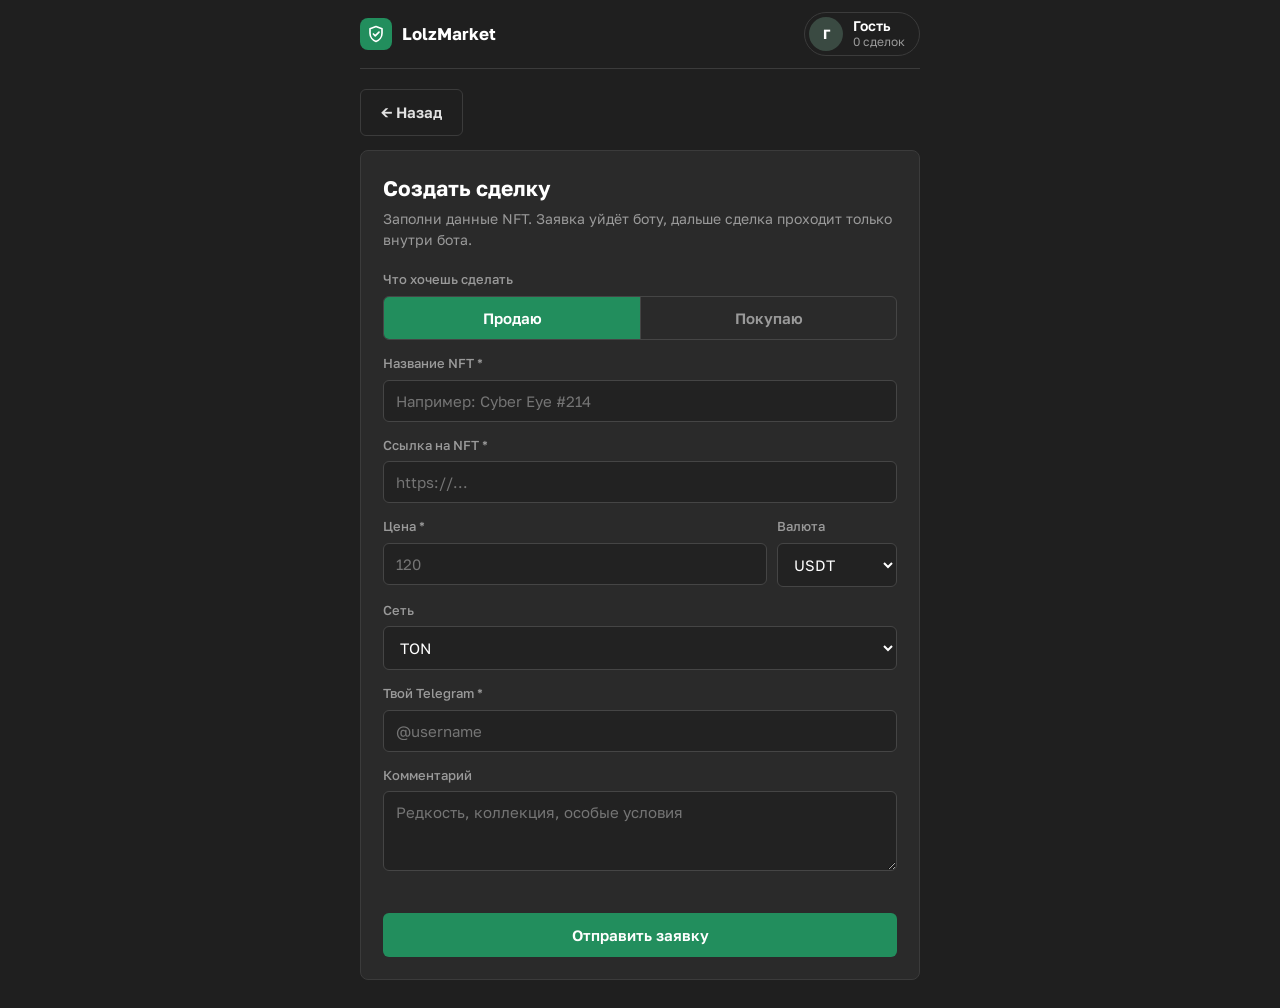
==== createoffer.html @ d7f7a6e0 "Add files via upload" ====
<!DOCTYPE html>
<html lang="ru">
<head>
  <meta charset="UTF-8">
  <meta name="viewport" content="width=device-width, initial-scale=1, viewport-fit=cover">
  <title>Создать сделку</title>
  <link rel="stylesheet" href="style.css">
</head>
<body>
<div class="wrap" style="max-width:560px">

  <header class="topbar" id="topbar"></header>

  <div class="page-top"><a class="btn-create btn-ghost" href="index.html">← Назад</a></div>

  <div class="panel">
    <h2>Создать сделку</h2>
    <p class="sub">Заполни данные NFT. Заявка уйдёт боту, дальше сделка проходит только внутри бота.</p>

    <div class="field">
      <span class="flabel">Что хочешь сделать</span>
      <div class="seg">
        <input type="radio" name="role" id="r-sell" value="sell" checked><label for="r-sell">Продаю</label>
        <input type="radio" name="role" id="r-buy" value="buy"><label for="r-buy">Покупаю</label>
      </div>
    </div>

    <div class="field"><label for="f-name">Название NFT *</label><input id="f-name" maxlength="60" placeholder="Например: Cyber Eye #214"></div>
    <div class="field"><label for="f-link">Ссылка на NFT *</label><input id="f-link" type="url" placeholder="https://..."></div>
    <div class="row">
      <div class="field"><label for="f-price">Цена *</label><input id="f-price" type="number" min="0" step="any" placeholder="120"></div>
      <div class="field"><label for="f-cur">Валюта</label><select id="f-cur"><option>USDT</option><option>TON</option><option>ETH</option><option>RUB</option></select></div>
    </div>
    <div class="field"><label for="f-chain">Сеть</label><select id="f-chain"><option>TON</option><option>Ethereum</option><option>Solana</option><option>Polygon</option></select></div>
    <div class="field"><label for="f-contact">Твой Telegram *</label><input id="f-contact" maxlength="40" placeholder="@username"></div>
    <div class="field"><label for="f-note">Комментарий</label><textarea id="f-note" maxlength="300" placeholder="Редкость, коллекция, особые условия"></textarea></div>

    <p class="error" id="f-error"></p>
    <button class="btn-create wide" id="f-submit" type="button">Отправить заявку</button>
  </div>

</div>

<script src="https://telegram.org/js/telegram-web-app.js"></script>
<script src="app.js"></script>
<script>
  function val(id) { return document.getElementById(id).value.trim(); }

  document.getElementById("f-submit").onclick = function () {
    var err = document.getElementById("f-error");
    var name = val("f-name"), link = val("f-link"), price = val("f-price"), contact = val("f-contact");

    if (!name) { err.textContent = "Введи название NFT."; return; }
    if (!/^https?:\/\/[^\s]+$/i.test(link)) { err.textContent = "Ссылка на NFT должна начинаться с https://"; return; }
    if (!(parseFloat(price) > 0)) { err.textContent = "Укажи цену больше нуля."; return; }
    if (!/^@?[A-Za-z0-9_]{4,32}$/.test(contact)) { err.textContent = "Укажи Telegram в формате @username."; return; }
    if (contact.charAt(0) !== "@") contact = "@" + contact;
    err.textContent = "";

    var data = {
      action: "create_offer",
      role: document.querySelector('input[name="role"]:checked').value,
      name: name, link: link, price: price,
      currency: val("f-cur"), chain: val("f-chain"),
      contact: contact, note: val("f-note")
    };

    countOffer();
    if (tg) { tg.sendData(JSON.stringify(data)); }
    else { toast("Заявка готова. В Telegram она уйдёт боту"); renderTopbarRefresh(); }
  };

  function renderTopbarRefresh() {
    var bar = document.getElementById("topbar");
    bar.textContent = "";
    renderTopbar();
  }
</script>
</body>
</html>
---- style.css ----
@import url("https://fonts.googleapis.com/css2?family=Golos+Text:wght@400;500;600;700&display=swap");
:root{color-scheme:dark;--bg:#1f1f1f;--panel:#2a2a2a;--hover:#323232;--line:#3b3b3b;--text:#e2e2e2;--muted:#9a9a9a;--green:#228e5d;--green-hover:#2aa56f;--green-press:#1c7549;--red:#ff7b72}
*,*::before,*::after{box-sizing:border-box}
body{margin:0;min-height:100vh;padding:0 16px;padding-top:env(safe-area-inset-top,0px);padding-bottom:calc(28px + env(safe-area-inset-bottom,0px));background:var(--bg);color:var(--text);font-family:"Golos Text","Segoe UI",Arial,sans-serif;font-size:15px;line-height:1.5}
.wrap{max-width:720px;margin:0 auto}

/* top bar */
.topbar{display:flex;align-items:center;justify-content:space-between;gap:12px;padding:12px 0;margin-bottom:20px;border-bottom:1px solid var(--line)}
.brand{display:flex;align-items:center;gap:10px;color:#fff;text-decoration:none;font-weight:700;font-size:17px}
.brand__mark{width:32px;height:32px;border-radius:8px;background:var(--green);display:grid;place-items:center}
.brand__mark svg{width:18px;height:18px;color:#fff}
.profile-box{position:relative}
.profile{display:flex;align-items:center;gap:10px;background:transparent;border:1px solid var(--line);border-radius:999px;padding:4px 14px 4px 4px;color:var(--text);font-family:inherit;cursor:pointer;text-align:left}
.profile:hover,.profile[aria-expanded="true"]{background:var(--panel);border-color:var(--green)}
.ava{width:34px;height:34px;border-radius:50%;background:#3a4a42;color:#fff;font-weight:700;display:grid;place-items:center;overflow:hidden;flex-shrink:0;position:relative}
.ava img{position:absolute;inset:0;width:100%;height:100%;object-fit:cover}
.profile__t{display:flex;flex-direction:column;line-height:1.2}
.profile__t b{font-size:14px;font-weight:600;color:#fff;max-width:140px;overflow:hidden;text-overflow:ellipsis;white-space:nowrap}
.profile__t small{font-size:12px;color:var(--muted)}
.pop{position:absolute;right:0;top:calc(100% + 8px);width:250px;background:var(--panel);border:1px solid var(--line);border-radius:8px;padding:16px;z-index:20;box-shadow:0 12px 30px rgba(0,0,0,.45)}
.pop[hidden]{display:none}
.pop__head{display:flex;align-items:center;gap:12px;margin-bottom:14px}
.pop__head .ava{width:48px;height:48px;font-size:18px}
.pop__head b{display:block;color:#fff}
.pop__head span{font-size:13px;color:var(--muted)}
.stats{display:grid;grid-template-columns:1fr 1fr;border:1px solid var(--line);border-radius:6px}
.stats div{padding:10px 12px}
.stats div+div{border-left:1px solid var(--line)}
.stats b{display:block;font-size:20px;color:#fff}
.stats span{font-size:12px;color:var(--muted)}
.pop__note{margin:10px 0 0;font-size:12px;color:var(--muted)}

/* buttons */
.btn-create{appearance:none;-webkit-appearance:none;border:none;outline:none;background:var(--green);color:#fff;font-family:inherit;font-size:15px;font-weight:600;padding:11px 20px;border-radius:6px;cursor:pointer;text-decoration:none;display:inline-block;text-align:center;transition:background .15s}
.btn-create:hover{background:var(--green-hover)}
.btn-create:active{background:var(--green-press)}
.btn-ghost{background:transparent;border:1px solid var(--line);color:var(--text)}
.btn-ghost:hover{background:var(--panel);border-color:var(--green)}
.btn-create:focus-visible,.cta:focus-visible,.menu a:focus-visible,.profile:focus-visible,.field input:focus-visible,.field select:focus-visible,.field textarea:focus-visible{outline:2px solid var(--green-hover);outline-offset:2px}

/* home */
.notice{display:flex;gap:14px;align-items:flex-start;padding:16px 18px;margin-bottom:16px;background:var(--panel);border:1px solid var(--line);border-left:4px solid var(--green);border-radius:8px}
.notice svg{width:22px;height:22px;flex-shrink:0;color:var(--green-hover);margin-top:2px}
.notice b{display:block;color:#fff;font-size:16px}
.notice p{margin:2px 0 0;color:var(--muted);font-size:14px}
.cta{display:flex;align-items:center;justify-content:space-between;gap:16px;padding:18px 20px;margin-bottom:12px;background:var(--green);color:#fff;border-radius:8px;text-decoration:none;transition:background .15s}
.cta:hover{background:var(--green-hover)}
.cta b{display:block;font-size:18px}
.cta span{font-size:14px;opacity:.9}
.cta svg{width:22px;height:22px;flex-shrink:0}
.menu{background:var(--panel);border:1px solid var(--line);border-radius:8px;overflow:hidden}
.menu a{display:flex;align-items:center;gap:14px;padding:15px 18px;color:var(--text);text-decoration:none}
.menu a+a{border-top:1px solid var(--line)}
.menu a:hover{background:var(--hover)}
.menu svg{width:20px;height:20px;color:var(--green-hover);flex-shrink:0}
.menu b{font-weight:600;color:#fff}
.menu small{margin-left:auto;color:var(--muted);font-size:13px;text-align:right}

/* inner pages */
.page-top{margin-bottom:14px}
.panel{background:var(--panel);border:1px solid var(--line);border-radius:8px;padding:22px}
.panel h2{margin:0 0 4px;font-size:21px;font-weight:700;color:#fff}
.panel .sub{margin:0 0 20px;color:var(--muted);font-size:14px}
.panel .text{margin:12px 0 20px;font-size:16px;line-height:1.65}
.panel .text a{color:var(--green-hover);text-decoration:none;border-bottom:1px dashed var(--green-hover)}
.wide{width:100%;padding:13px}
.field{display:flex;flex-direction:column;gap:6px;margin-bottom:14px}
.field>label,.flabel{font-size:13px;font-weight:500;color:var(--muted)}
.field input,.field select,.field textarea{width:100%;background:#222;color:#fff;border:1px solid #454545;border-radius:6px;padding:11px 12px;font-family:inherit;font-size:15px}
.field textarea{min-height:80px;resize:vertical}
.row{display:grid;grid-template-columns:1fr 120px;gap:10px}
.seg{display:grid;grid-template-columns:1fr 1fr;border:1px solid #454545;border-radius:6px;overflow:hidden}
.seg input{position:absolute;opacity:0;pointer-events:none}
.seg label{text-align:center;padding:10px;cursor:pointer;font-weight:600;color:var(--muted)}
.seg label+input+label{border-left:1px solid #454545}
.seg input:checked+label{background:var(--green);color:#fff}
.seg input:focus-visible+label{outline:2px solid var(--green-hover);outline-offset:-2px}
.error{color:var(--red);font-size:13px;min-height:18px;margin:0 0 10px}
.toast{position:fixed;left:50%;bottom:calc(24px + env(safe-area-inset-bottom,0px));transform:translate(-50%,16px);background:var(--panel);color:#fff;border:1px solid var(--green);padding:10px 18px;border-radius:6px;font-size:14px;opacity:0;pointer-events:none;transition:opacity .2s,transform .2s;z-index:50}
.toast.show{opacity:1;transform:translate(-50%,0)}
@media (max-width:520px){.menu small{display:none}.profile__t b{max-width:90px}}
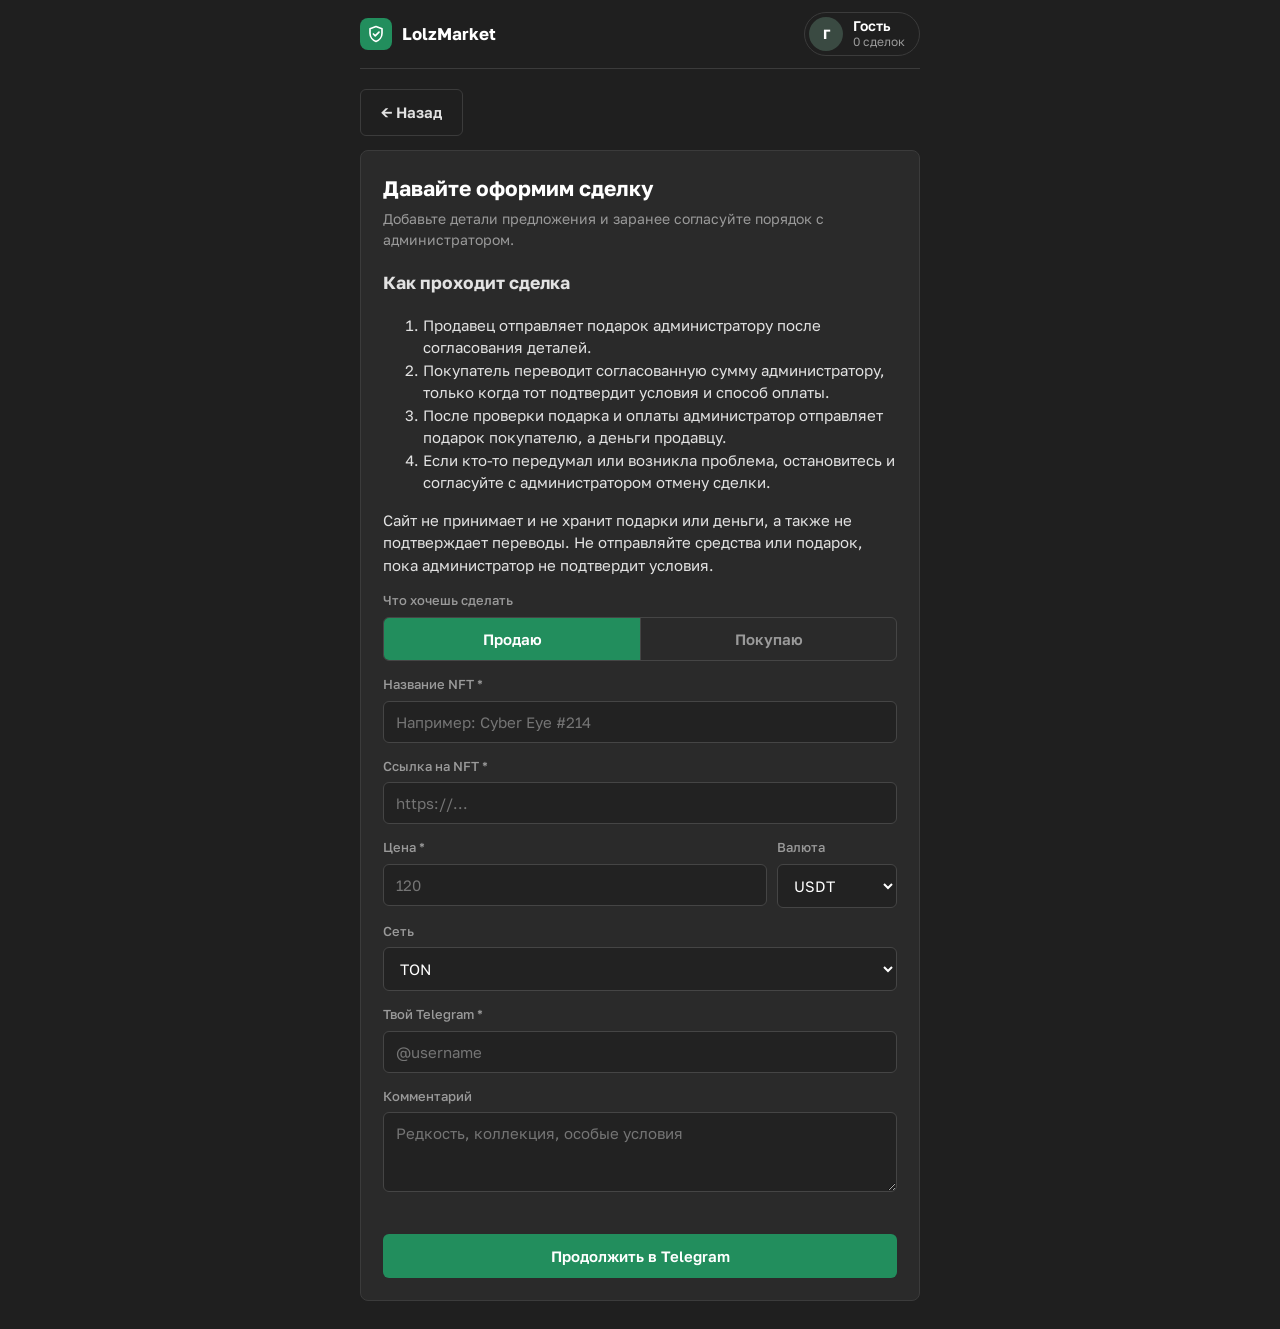
==== commit 856fde89: "Update createoffer.html" ====
--- a/createoffer.html
+++ b/createoffer.html
@@ -1,10 +1,10 @@
 <!DOCTYPE html>
-<html lang="ru">
-<head>
   <meta charset="UTF-8">
   <meta name="viewport" content="width=device-width, initial-scale=1, viewport-fit=cover">
   <title>Создать сделку</title>
   <link rel="stylesheet" href="style.css">
+    <html lang="ru">
+    
 </head>
 <body>
 <div class="wrap" style="max-width:560px">
@@ -14,8 +14,20 @@
   <div class="page-top"><a class="btn-create btn-ghost" href="index.html">← Назад</a></div>
 
   <div class="panel">
-    <h2>Создать сделку</h2>
-    <p class="sub">Заполни данные NFT. Заявка уйдёт боту, дальше сделка проходит только внутри бота.</p>
+    <h2>Давайте оформим сделку</h2>
+    <p class="sub">Добавьте детали предложения и заранее согласуйте порядок с администратором.</p>
+
+    <section class="deal-steps" aria-labelledby="deal-steps-title">
+     
+        <h3 id="deal-steps-title">Как проходит сделка</h3>
+      <ol>
+        <li>Продавец отправляет подарок администратору после согласования деталей.</li>
+        <li>Покупатель переводит согласованную сумму администратору, только когда тот подтвердит условия и способ оплаты.</li>
+        <li>После проверки подарка и оплаты администратор отправляет подарок покупателю, а деньги продавцу.</li>
+        <li>Если кто-то передумал или возникла проблема, остановитесь и согласуйте с администратором отмену сделки.</li>
+      </ol>
+      <p>Сайт не принимает и не хранит подарки или деньги, а также не подтверждает переводы. Не отправляйте средства или подарок, пока администратор не подтвердит условия.</p>
+    </section>
 
     <div class="field">
       <span class="flabel">Что хочешь сделать</span>
@@ -35,8 +47,17 @@
     <div class="field"><label for="f-contact">Твой Telegram *</label><input id="f-contact" maxlength="40" placeholder="@username"></div>
     <div class="field"><label for="f-note">Комментарий</label><textarea id="f-note" maxlength="300" placeholder="Редкость, коллекция, особые условия"></textarea></div>
 
-    <p class="error" id="f-error"></p>
-    <button class="btn-create wide" id="f-submit" type="button">Отправить заявку</button>
+    <p class="error" id="f-error" role="alert"></p>
+    <button class="btn-create wide" id="f-submit" type="button">Продолжить в Telegram</button>
+    <section class="share-result" id="share-result" hidden aria-live="polite">
+      <h3>Ссылка на сделку</h3>
+      <p>Перед отправкой покупателю убедитесь, что бот подтвердил создание сделки.</p>
+      <div class="share-link">
+        <a id="deal-link" href="#" target="_blank" rel="noopener"></a>
+        <button class="btn-create btn-ghost" id="copy-link" type="button">Скопировать</button>
+      </div>
+      <p class="share-hint" id="share-hint"></p>
+    </section>
   </div>
 
 </div>
@@ -44,37 +65,76 @@
 <script src="https://telegram.org/js/telegram-web-app.js"></script>
 <script src="app.js"></script>
 <script>
+  var pendingOffer = null;
   function val(id) { return document.getElementById(id).value.trim(); }
 
   document.getElementById("f-submit").onclick = function () {
+    if (pendingOffer) {
+      if (tg) tg.sendData(JSON.stringify(pendingOffer));
+      return;
+    }
+
     var err = document.getElementById("f-error");
     var name = val("f-name"), link = val("f-link"), price = val("f-price"), contact = val("f-contact");
 
     if (!name) { err.textContent = "Введи название NFT."; return; }
     if (!/^https?:\/\/[^\s]+$/i.test(link)) { err.textContent = "Ссылка на NFT должна начинаться с https://"; return; }
-    if (!(parseFloat(price) > 0)) { err.textContent = "Укажи цену больше нуля."; return; }
+    var amount = Number(price);
+    if (!Number.isFinite(amount) || amount <= 0) { err.textContent = "Укажи цену больше нуля."; return; }
     if (!/^@?[A-Za-z0-9_]{4,32}$/.test(contact)) { err.textContent = "Укажи Telegram в формате @username."; return; }
     if (contact.charAt(0) !== "@") contact = "@" + contact;
     err.textContent = "";
 
+    var botUsername = "LolzMrktXBot";
+    var dealId = Date.now().toString(36) + Math.random().toString(36).slice(2, 10);
+    var joinUrl = "https://t.me/" + botUsername + "?start=join_" + dealId;
     var data = {
       action: "create_offer",
+      deal_id: dealId,
+      join_url: joinUrl,
       role: document.querySelector('input[name="role"]:checked').value,
       name: name, link: link, price: price,
       currency: val("f-cur"), chain: val("f-chain"),
       contact: contact, note: val("f-note")
     };
 
+    pendingOffer = data;
     countOffer();
-    if (tg) { tg.sendData(JSON.stringify(data)); }
-    else { toast("Заявка готова. В Telegram она уйдёт боту"); renderTopbarRefresh(); }
+    showInviteLink(joinUrl);
+    if (tg) {
+      document.getElementById("share-hint").textContent =
+        "Отправьте заявку боту кнопкой ниже. Ссылка заработает после того, как бот сохранит сделку и начнёт обрабатывать start=join_...";
+      document.getElementById("f-submit").textContent = "Отправить заявку боту";
+    } else {
+      document.getElementById("share-hint").textContent =
+        "Откройте приложение внутри Telegram, чтобы отправить заявку боту @" + botUsername + ". Ссылка заработает только после того, как бот сохранит сделку и обработает start=join_...";
+      document.getElementById("f-submit").textContent = "Заявка отправляется только в Telegram";
+      document.getElementById("f-submit").disabled = true;
+    }
   };
 
-  function renderTopbarRefresh() {
-    var bar = document.getElementById("topbar");
-    bar.textContent = "";
-    renderTopbar();
+  function showInviteLink(url) {
+    var result = document.getElementById("share-result");
+    var link = document.getElementById("deal-link");
+    link.href = url;
+    link.textContent = url;
+    result.hidden = false;
+    result.scrollIntoView({ behavior: "smooth", block: "nearest" });
   }
+
+  document.getElementById("copy-link").onclick = function () {
+    var url = document.getElementById("deal-link").href;
+    if (navigator.clipboard && window.isSecureContext) {
+      navigator.clipboard.writeText(url).then(function () {
+        toast("Ссылка скопирована.");
+      }).catch(function () {
+        toast("Не удалось скопировать ссылку. Выделите её и скопируйте вручную.");
+      });
+    } else {
+      toast("Откройте страницу по HTTPS, чтобы скопировать ссылку.");
+    }
+  };
+
 </script>
 </body>
-</html>+</html>
